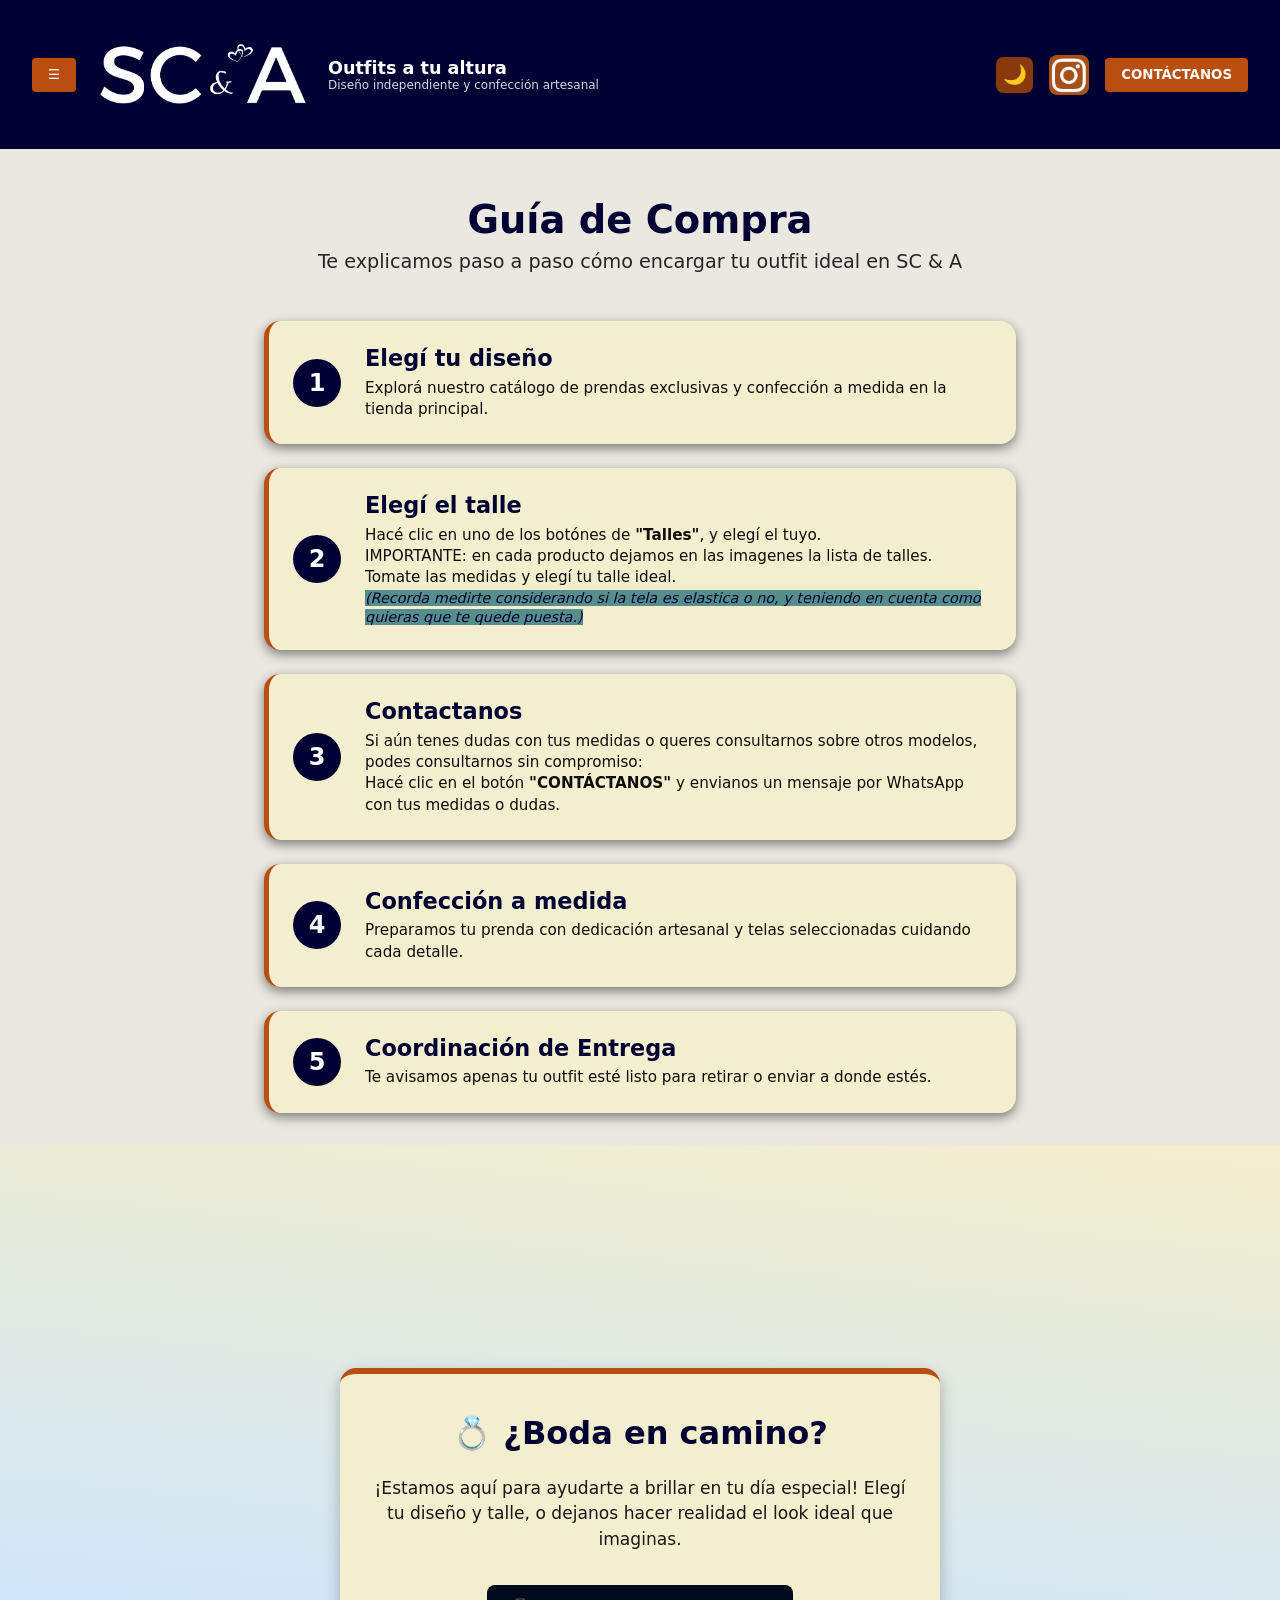
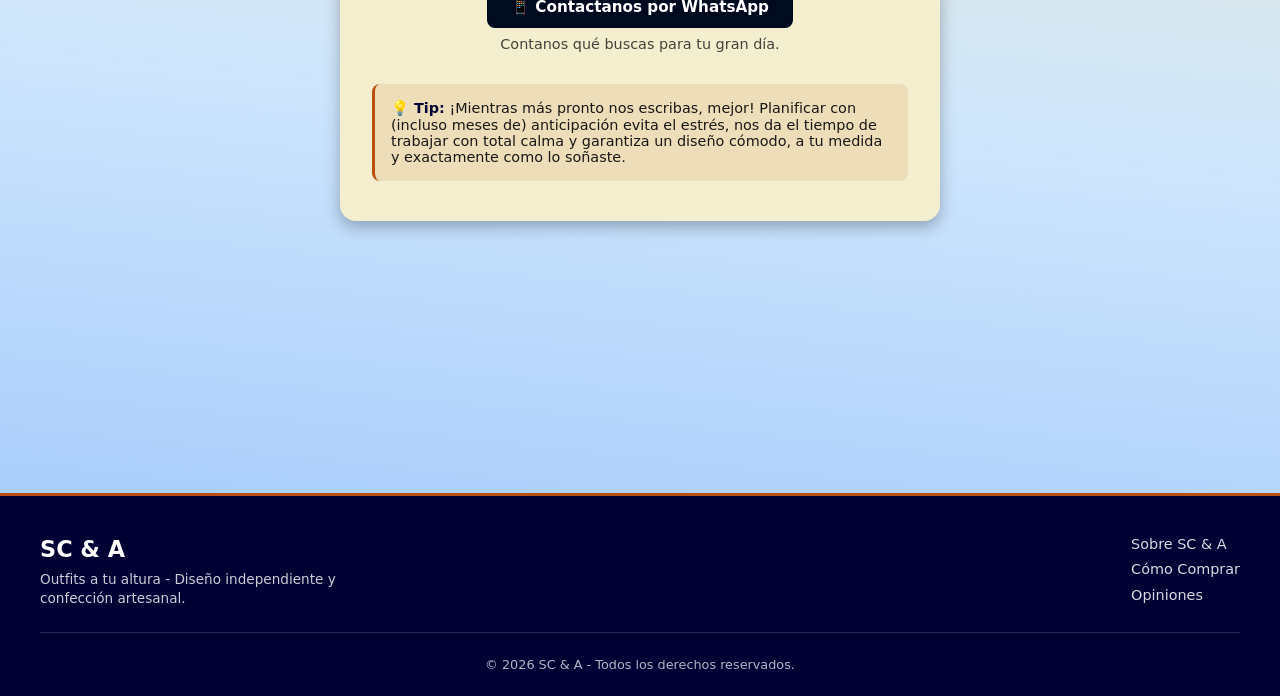
==== comocomprar.html @ 4129216d "first commit" ====
<!DOCTYPE html>
<html lang="es">

<head>
    <meta charset="UTF-8">
    <meta name="viewport" content="width=device-width, initial-scale=1.0">
    <title>Cómo Comprar - SC & A</title>
    <link rel="stylesheet" href="./styles.css">
    <script>
        if (localStorage.getItem("theme") === "oscuro") {
            document.documentElement.classList.add("oscuro-inicial");
        }
    </script>
</head>

<body>

    <!-- Encabezado superior (Mismo del index) -->
    <header class="main-header">
        <div class="header-left">
            <button id="menu-btn" class="btn-menu-toggle">☰</button>
            <a href="./index.html" class="logo-link">
                <img src="./logosca.png" alt="SC & A Logo" class="logo-img">
            </a>

            <div class="brand-text">
                <span class="brand-title">Outfits a tu altura</span>
                <span class="brand-subtitle">Diseño independiente y confección artesanal</span>
            </div>
        </div>

        <div class="header-right">
            <button id="theme-toggle" class="btn btn-mood" title="Cambiar modo">🌙</button>
            <a href="https://instagram.com/tu_cuenta" target="_blank" class="header-ig-btn" title="Instagram">
                <img src="./instalogosca.jpeg" alt="Instagram" class="social-logo-img">
            </a>
            <button id="contact-btn" class="btn-contact">CONTÁCTANOS</button>
        </div>
    </header>

    <!-- Menú lateral izquierdo -->
    <aside id="side-menu" class="side-menu">
        <nav class="menu-items-container">
            <a href="./index.html" class="menu-item">INICIO / CATÁLOGO</a>
            <a href="./comocomprar.html" class="menu-item">CÓMO COMPRAR</a>
            <a href="./arreglos.html" class="menu-item">ARREGLOS</a>
            <a href="./scateam.html" class="menu-item">SE PARTE DE SC & A</a>
            <a href="./opinionessca.html" class="menu-item">OPINIONES</a>
            <a href="./sobresca.html" class="menu-item">SOBRE SC & A</a>
        </nav>
    </aside>

    <!-- Modal de Contacto -->
    <div id="contact-modal" class="modal-contact">
        <div class="modal-content">
            <button id="close-contact" class="close-btn">&times;</button>
            <h3>¿Dudas?</h3>
            <p>¡Escribinos y te asesoramos!</p>
            <div class="contact-links">
                <a href="https://wa.me/54911XXXXXXXX" target="_blank" class="contact-btn whatsapp">📱 WhatsApp</a>
                <a href="https://instagram.com/tu_cuenta" target="_blank" class="contact-btn instagram">📸 Instagram</a>
                <a href="mailto:contacto@sca.com" class="contact-btn email">✉️ Correo Electrónico</a>
            </div>
        </div>
    </div>

    <!-- Contenido Principal: Guía de Pasos -->
    <main class="main-content">
        <section class="pagina-header">
            <h1>Guía de Compra</h1>
            <p>Te explicamos paso a paso cómo encargar tu outfit ideal en SC & A</p>
        </section>

        <section class="pasos-comprar-container">
            <!-- Paso 1 -->
            <article class="paso-card">
                <div class="paso-numero">1</div>
                <div class="paso-info">
                    <h3>Elegí tu diseño</h3>
                    <p>Explorá nuestro catálogo de prendas exclusivas y confección a medida en la tienda principal.</p>
                </div>
            </article>

            <!-- Paso 2 -->
            <article class="paso-card">
                <div class="paso-numero">2</div>
                <div class="paso-info">
                    <h3>Elegí el talle</h3>
                    <p>Hacé clic en uno de los botónes de <strong>"Talles"</strong>, y elegí el tuyo.</p>
                    <p> IMPORTANTE: en cada producto dejamos en las imagenes la lista de talles. Tomate las medidas y
                        elegí tu talle ideal.</p>
                    <i> (Recorda medirte considerando si la tela es elastica o no, y teniendo en cuenta como quieras que
                        te quede puesta.)</i>
                </div>
            </article>

            <!-- Paso 3 -->
            <article class="paso-card">
                <div class="paso-numero">3</div>
                <div class="paso-info">
                    <h3>Contactanos</h3>
                    <p>Si aún tenes dudas con tus medidas o queres consultarnos sobre otros modelos,
                        podes consultarnos sin compromiso:</p>
                    <p>Hacé clic en el botón <strong>"CONTÁCTANOS"</strong> y envianos un mensaje por WhatsApp con tus
                        medidas o dudas.</p>
                </div>
            </article>

            <!-- Paso 4 -->
            <article class="paso-card">
                <div class="paso-numero">4</div>
                <div class="paso-info">
                    <h3>Confección a medida</h3>
                    <p>Preparamos tu prenda con dedicación artesanal y telas seleccionadas cuidando cada detalle.</p>
                </div>
            </article>

            <!-- Paso 5 -->
            <article class="paso-card">
                <div class="paso-numero">5</div>
                <div class="paso-info">
                    <h3>Coordinación de Entrega</h3>
                    <p>Te avisamos apenas tu outfit esté listo para retirar o enviar a donde estés.</p>
                </div>
            </article>
        </section>
    </main>
    <!-- información para novias -->
    <section class="novias-info">
   <section class="container">
    <div class="card-novias">
        <h2>💍 ¿Boda en camino?</h2>
        <p class="novias-intro">¡Estamos aquí para ayudarte a brillar en tu día especial! Elegí tu diseño y talle, o dejanos hacer realidad el look ideal que imaginas.</p>
        
        <div class="novias-cta">
            <a href="https://wa.me/54911XXXXXXXX" target="_blank" class="btn-whatsapp-novias">📱 Contactanos por WhatsApp</a>
            <p class="novias-detalles">Contanos qué buscas para tu gran día.</p>
        </div>

        <div class="novias-tip">
            <p><strong>💡 Tip:</strong> ¡Mientras más pronto nos escribas, mejor! Planificar con (incluso meses de) anticipación evita el estrés, nos da el tiempo de trabajar con total calma y garantiza un diseño cómodo, a tu medida y exactamente como lo soñaste.</p>
        </div>
    </div>
</section>
    <!-- Footer Institucional -->
    <footer class="main-footer-bottom">
        <div class="footer-content">
            <div class="footer-info">
                <h3>SC & A</h3>
                <p>Outfits a tu altura - Diseño independiente y confección artesanal.</p>
            </div>
            <div class="footer-links">
                <a href="./sobresca.html">Sobre SC & A</a>
                <a href="./comocomprar.html">Cómo Comprar</a>
                <a href="./opinionessca.html">Opiniones</a>
            </div>
        </div>
        <div class="footer-bottom">
            <p>&copy; 2026 SC & A - Todos los derechos reservados.</p>
        </div>
    </footer>

    <!-- JS Modular para que el menú, el modo oscuro y el modal funcionen acá también -->
    <script type="module" src="./main.js"></script>
</body>

</html>
---- styles.css ----
/* ==========================================
1. RESETEO BÁSICO Y CONFIGURACIÓN GLOBAL
   ========================================== */
* {
    margin: 0;
    padding: 0;
    font-family: system-ui, -apple-system, BlinkMacSystemFont, 'Segoe UI', Roboto, sans-serif;
    box-sizing: border-box;
}

body {
    background-color: #eae8e1;
}

/* La transición suave se aplica ÚNICAMENTE cuando agregamos esta clase desde el botón */
body.animar-transicion {
    transition: background-color 0.4s ease;
}

img {
    width: 100%;
    height: 100%;
    object-fit: cover;
    object-position: center;
}

/* ==========================================
   2. MODO OSCURO (DARK MODE)
   ========================================== */
body.oscuro {
    background-color: #03013e;

    .main-header {
        background-color: #000033;
    }

    .btn-mood {
        background-color: #000e4f9a;
    }

    .container {
        h2 {
            color: #ebebfb;
        }
    }

    .hero-sca {
        background-image: url('./fondosatinight.jpg');
    }

    .card {
        background-color: hsl(7, 99%, 32%);
        color: hsl(30, 1%, 95%);

        p {
            color: #eadddd;
        }
    }

    .info {
        background-color: #0c0c7d;

        p {
            color: #acc9e6;
        }
    }
}

/* ==========================================
   3. HEADER Y ALINEACIÓN DE ÍCONOS
   ========================================== */
.main-header {
    display: flex;
    justify-content: space-between;
    align-items: center;
    padding: 0.8rem 2rem;
    background-color: #000033;
    color: #ffffff;
    width: 100%;
    position: sticky;
    top: 0;
    z-index: 50;
}

.header-left,
.header-right {
    display: flex;
    align-items: center;
    gap: 1rem;
}

.brand-text {
    display: flex;
    flex-direction: column;
    color: #ffffff;
}

.brand-title {
    font-size: 1.1rem;
    font-weight: bold;
}

.brand-subtitle {
    font-size: 0.75rem;
    opacity: 0.85;
}

.logo-link {
    display: flex;
    align-items: center;
    max-width: 13.75rem;
    width: 100%;
}

.logo-img,
.social-logo-img {
    width: 100%;
    height: 100%;
    object-fit: contain;
    border-radius: 20%;
}

.header-ig-btn {
    background: none;
    width: 2.5rem;
    height: 2.5rem;
    display: flex;
    align-items: center;
    justify-content: center;
}

#theme-toggle {
    margin: 0;
    font-size: 1.2rem;
    padding: 0.4rem;
    background: #883a0d;
    border-radius: 20%;
    border: none;
    cursor: pointer;
    display: flex;
    align-items: center;
    justify-content: center;
}

.btn-menu-toggle,
.btn-contact {
    background-color: #b84e10;
    color: white;
    border: none;
    padding: 0.6rem 1rem;
    font-weight: bold;
    border-radius: 0.25rem;
    cursor: pointer;
}

/* ==========================================
   4. MENÚ LATERAL
   ========================================== */
.side-menu {
    position: fixed;
    top: 9rem;
    left: 0;
    width: 16rem;
    max-width: 80vw;
    height: calc(100vh - 6.8rem);
    max-height: calc(100vh - 6.8rem);
    overflow-y: auto;
    background-color: #001e49cc;
    padding: 1.5rem 1rem;
    display: none;
    flex-direction: column;
    gap: 1rem;
    box-shadow: 0.125rem 0 0.625rem rgba(0, 0, 0, 0.2);
    z-index: 40;
}

.side-menu.open {
    display: flex;
}

.menu-items-container {
    display: flex;
    flex-direction: column;
    gap: 0.6rem;
    width: 100%;
}

.menu-item {
    background-color: #aa3613;
    color: white;
    border: none;
    width: 100%;
    padding: 0.7rem 0;
    text-align: center;
    font-weight: bold;
    font-size: 0.85rem;
    border-radius: 1.25rem;
    cursor: pointer;
}

.menu-item:hover {
    background-color: #470910;
}

/* ==========================================
   5. SECCIÓN HERO Y PRODUCTOS
   ========================================== */
.hero-sca {
    width: 100%;
    min-height: 40vh;
    background-image: url('./fondo-satinado.jpeg');
    background-size: cover;
    background-position: center;
}

.container {
    min-height: 100dvh;
    display: flex;
    align-items: center;
    width: 100%;
    padding: 2rem;
    gap: 2rem;
    flex-wrap: wrap;
    justify-content: center;
}

.titulo-seccion {
    margin-bottom: 1rem;
    font-size: 1.8rem;
    color: #000000;
    width: 100%;
    text-align: center;
}

.productos-grid {
    display: flex;
    gap: 2rem;
    flex-wrap: wrap;
    justify-content: center;
    align-items: flex-start;
    width: 100%;
}

.card {
    background-color: #f3eecd;
    display: flex;
    flex-direction: column;
    align-items: flex-start;
    max-width: 280px;
    width: 100%;
    gap: 1rem;
    border-radius: 1rem;
    overflow: hidden;
    transition: background-color 0.4s ease, color 0.4s ease;

    p {
        color: #514a4a;
    }
}

.card-img {
    aspect-ratio: 4 / 5;
    width: 100%;
}

.card-content {
    padding: 1rem 1.5rem;
    width: 100%;
    display: flex;
    flex-direction: column;
    gap: 0.75rem;

    .precio {
        color: #b84e10;
        font-weight: bold;
    }
}

.card-actions {
    display: flex;
    gap: 0.5rem;
    margin-top: 0.5rem;
    flex-wrap: wrap;
}

.btn-comprar,
.btn-info {
    padding: 0.5rem 1rem;
    font-size: 0.85rem;
    border-radius: 0.5rem;
    font-weight: bold;
    border: none;
    cursor: pointer;
    transition: background-color 0.3s ease, color 0.3s ease;
}

.btn-comprar {
    background-color: #000a1f;
    color: #ffffff;
}

.btn-comprar.comprado {
    background-color: hsla(251, 82%, 36%, 0.901);
    color: #ffffff;
}

.btn-info {
    background-color: #0e0431;
    color: #ffffff;
}

.info {
    display: none;
    background-color: #eae5d9;
    padding: 0.8rem;
    border-radius: 0.5rem;
    margin-top: 0.5rem;
    font-size: 0.85rem;

    p {
        color: #514a4a;
    }
}

.info.visible {
    display: block;
}

/* ==========================================
   6. MODAL DE CONTACTO
   ========================================== */
.modal-contact {
    display: none;
    position: fixed;
    top: 0;
    left: 0;
    width: 100%;
    height: 100vh;
    background-color: rgba(0, 0, 0, 0.5);
    justify-content: center;
    align-items: center;
    z-index: 1000;
}

.modal-contact.visible {
    display: flex;
}

.modal-content {
    background-color: #0d1478;
    color: #ffffff;
    padding: 2rem;
    border-radius: 0.5rem;
    max-width: 25rem;
    width: 90%;
    position: relative;
    text-align: center;
}

.contact-links {
    display: flex;
    flex-direction: column;
    gap: 1rem;
    margin-top: 1.5rem;
}

.contact-btn {
    text-decoration: none;
    color: #ffffff;
    background-color: #00001a;
    padding: 0.8rem;
    border-radius: 0.3rem;
    font-weight: bold;
}

.close-btn {
    background: none;
    border: none;
    color: #ffffff;
    font-size: 1.5rem;
    cursor: pointer;
    position: absolute;
    top: 0.6rem;
    right: 1rem;
}

/* ==========================================
   7. RESPONSIVE
   ========================================== */
@media (max-width: 768px) {
    .main-header {
        padding: 0.6rem 1rem;
    }

    .brand-text {
        display: none;
    }

    .side-menu {
        top: 4.5rem;
        height: calc(100vh - 4.5rem);
        max-height: calc(100vh - 4.5rem);
        width: 80vw;
        max-width: 18rem;
    }

    .container {
        padding: 1rem;
    }
}

/* ==========================================
   8. FOOTER INSTITUCIONAL
   ========================================== */
.main-footer-bottom {
    background-color: #000033;
    color: #ffffff;
    padding: 2.5rem 2rem 1.5rem 2rem;
    width: 100%;
    margin-top: 3rem;
    border-top: 0.2rem solid #b84e10;
}

.footer-content {
    display: flex;
    justify-content: space-between;
    align-items: flex-start;
    flex-wrap: wrap;
    gap: 2rem;
    max-width: 1200px;
    margin: 0 auto;
    padding-bottom: 1.5rem;
    border-bottom: 1px solid rgba(255, 255, 255, 0.15);
}

.footer-info {
    max-width: 300px;

    h3 {
        font-size: 1.4rem;
        margin-bottom: 0.5rem;
        color: #ffffff;
    }

    p {
        font-size: 0.85rem;
        opacity: 0.8;
        line-height: 1.4;
    }
}

.footer-links {
    display: flex;
    flex-direction: column;
    gap: 0.6rem;

    a {
        color: #ffffff;
        text-decoration: none;
        font-size: 0.9rem;
        opacity: 0.85;
        transition: opacity 0.3s ease, color 0.3s ease;

        &:hover {
            opacity: 1;
            color: #b84e10;
        }
    }
}

.footer-bottom {
    text-align: center;
    padding-top: 1.5rem;
    font-size: 0.8rem;
    opacity: 0.7;
}

body.oscuro {
    .main-footer-bottom {
        background-color: #00001a;
        border-top-color: #000e4f9a;
    }
}

/* ==========================================
   9. ESTILOS PÁGINA CÓMO COMPRAR
   ========================================== */
.pagina-header {
    text-align: center;
    padding: 3rem 1rem 1rem 1rem;

    h1 {
        font-size: 2.4rem;
        color: #000033;
        margin-bottom: 0.5rem;
    }

    p {
        font-size: 1.2rem;
        color: #262525;
    }

}

.pasos-comprar-container {
    max-width: 800px;
    margin: 2rem auto;
    padding: 0 1.5rem;
    display: flex;
    flex-direction: column;
    gap: 1.5rem;
}

.paso-card {
    background-color: #f3eecd;
    display: flex;
    align-items: center;
    gap: 1.5rem;
    padding: 1.5rem;
    border-radius: 1rem;
    box-shadow: 0 4px 12px rgba(0, 0, 0, 0.482);
    border-left: 0.35rem solid #b84e10;
}

.paso-numero {
    background-color: #000033;
    color: #ffffff;
    font-size: 1.5rem;
    font-weight: bold;
    min-width: 3rem;
    height: 3rem;
    border-radius: 50%;
    display: flex;
    align-items: center;
    justify-content: center;
}

.paso-info {
    h3 {
        color: #000033;
        margin-bottom: 0.4rem;
        font-size: 1.4rem;
    }

    p {
        color: #0d0d0d;
        font-size: 0.95rem;
        line-height: 1.4;
    }

    i {
        background-color: rgb(86, 142, 140);
        font-size: 0.90rem;
        color: #000033;
    }
}

/* Modo oscuro para la sección de Cómo Comprar */
body.oscuro {
    .pagina-header {
        h1 {
            color: #ffffff;
        }

        p {
            color: #eadddd;
        }
    }

    .paso-card {
        background-color: hsl(240, 84%, 17%);
        border-left-color: #aa3613;
    }

    .paso-numero {
        background-color: #b84e10;
    }

    .paso-info {
        h3 {
            color: #ffffff;
        }

        p {
            color: #eadddd;
        }
    }
}

/* ==========================================
   10. SECCIÓN NOVIAS (CARD CENTRADA)
   ========================================== */
.card-novias {
    background-color: #f3eecd;
    color: #191818;
    width: 100%;
    max-width: 600px;
    margin: 0 auto;
    padding: 2.5rem 2rem;
    border-radius: 1rem;
    box-shadow: 0 6px 16px rgba(0, 0, 0, 0.276);
    border-top: 0.4rem solid #b84e10;
    display: flex;
    flex-direction: column;
    gap: 1.5rem;
    text-align: center;

    h2 {
        color: #000033;
        font-size: 2rem;
    }
}

.novias-info {
    background: linear-gradient(06deg, #99c3fa, #cde5fd, #f3eecd);
}

.novias-intro {
    font-size: 1.07rem;
    line-height: 1.5;
}

.novias-cta {
    display: flex;
    flex-direction: column;
    align-items: center;
    gap: 0.5rem;
    margin: 0.5rem 0;
}

.btn-whatsapp-novias {
    background-color: #000a1f;
    color: #ffffff;
    text-decoration: none;
    padding: 0.8rem 1.5rem;
    border-radius: 0.5rem;
    font-weight: bold;
    font-size: 0.95rem;
    transition: background-color 0.3s ease;

    &:hover {
        background-color: #b84e10;
    }
}

.novias-detalles {
    font-size: 0.90rem;
    opacity: 0.8;
}

.novias-tip {
    background-color: rgba(184, 78, 16, 0.1);
    padding: 1rem;
    border-radius: 0.5rem;
    font-size: 0.9rem;
    text-align: left;
    border-left: 3px solid #b84e10;

    strong {
        color: #000033;
    }
}

/* Modo oscuro para la Card de Novias */
body.oscuro {

    .novias-info {
       background: linear-gradient(0deg, #e8c880 ,#e9d2a3e9, #03013e);
    }

    .card-novias {
        background-color: #06575ae9;
        color: #fffcfc;
        border-top-color: #fff6f8;

        h2 {
            color: #f4f8fa;
        }
    }

    .btn-whatsapp-novias {
        background-color: #933e0c;

        &:hover {
            background-color: #0ac083;
        }
    }

    .novias-tip {
        background-color: rgba(255, 255, 255, 0.05);
        border-left-color: #933e0c;

        strong {
            color: #c3f7ec;
        }
    }
}
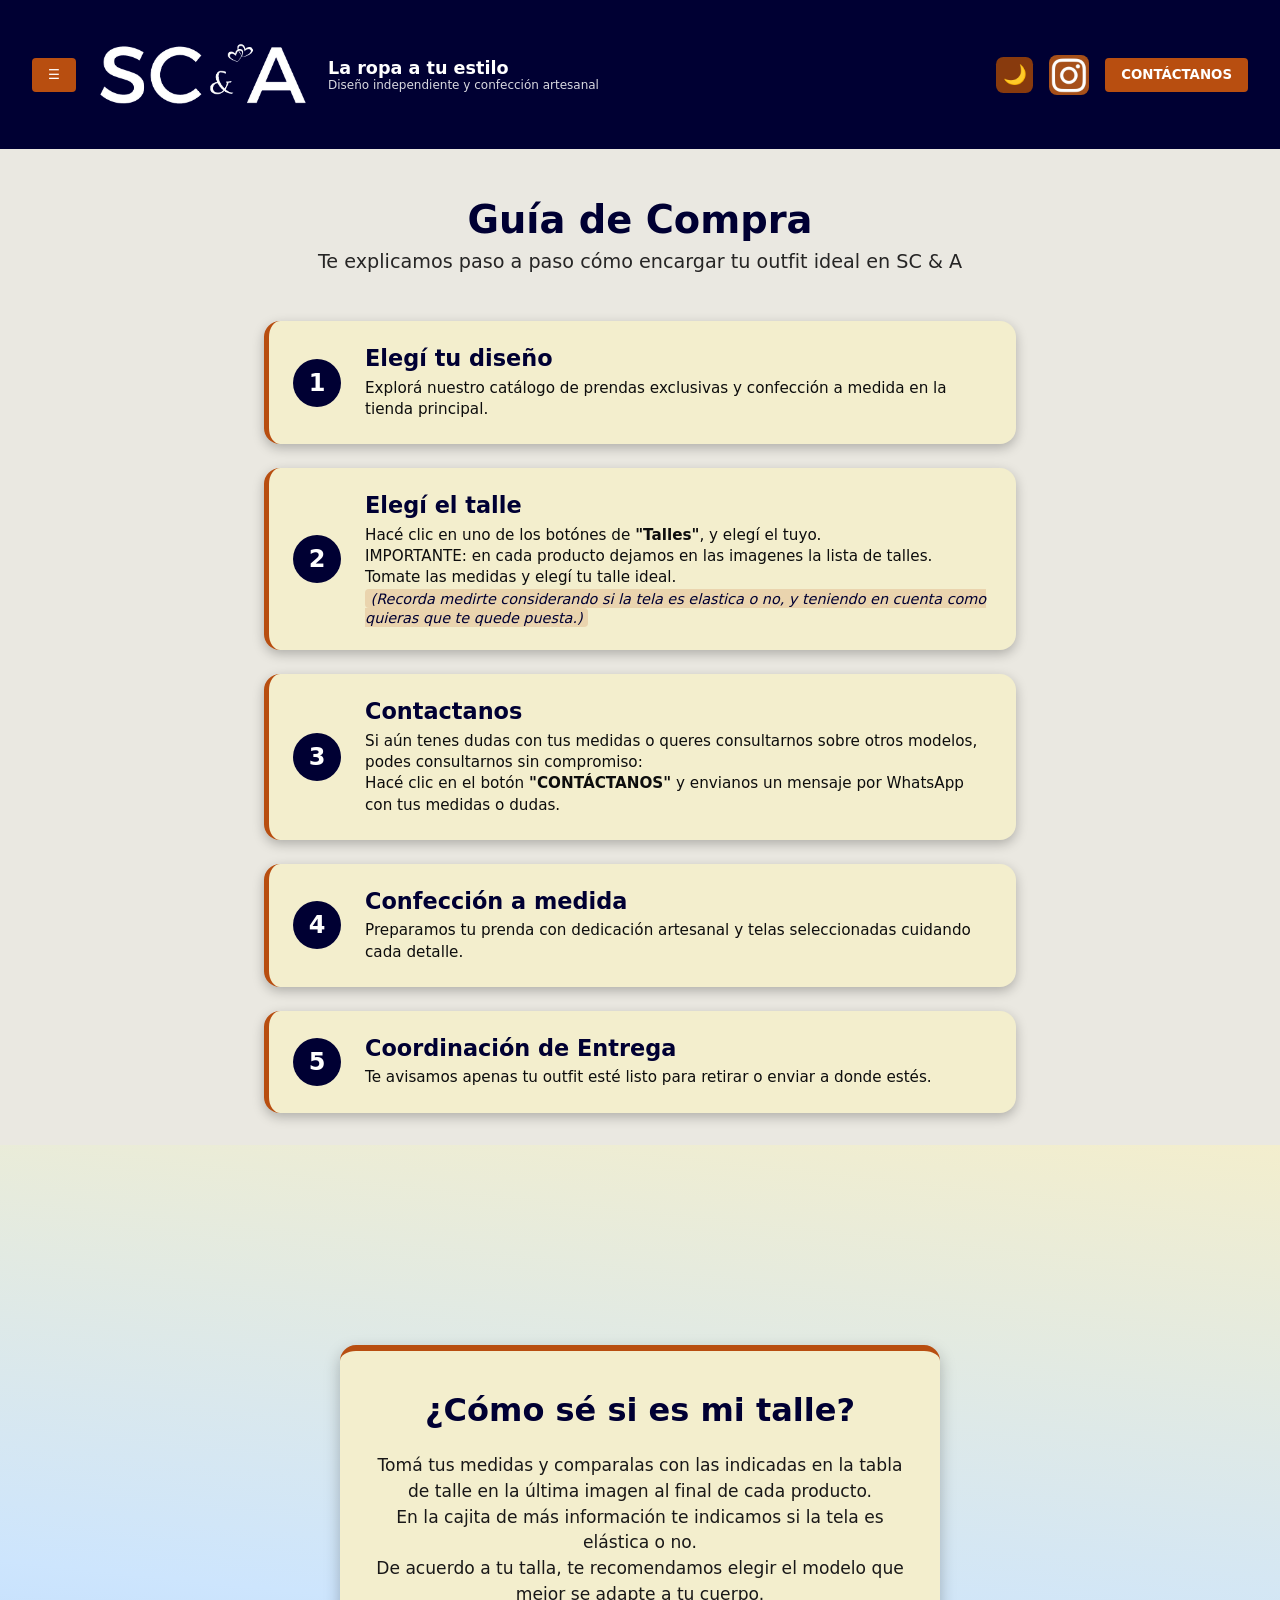
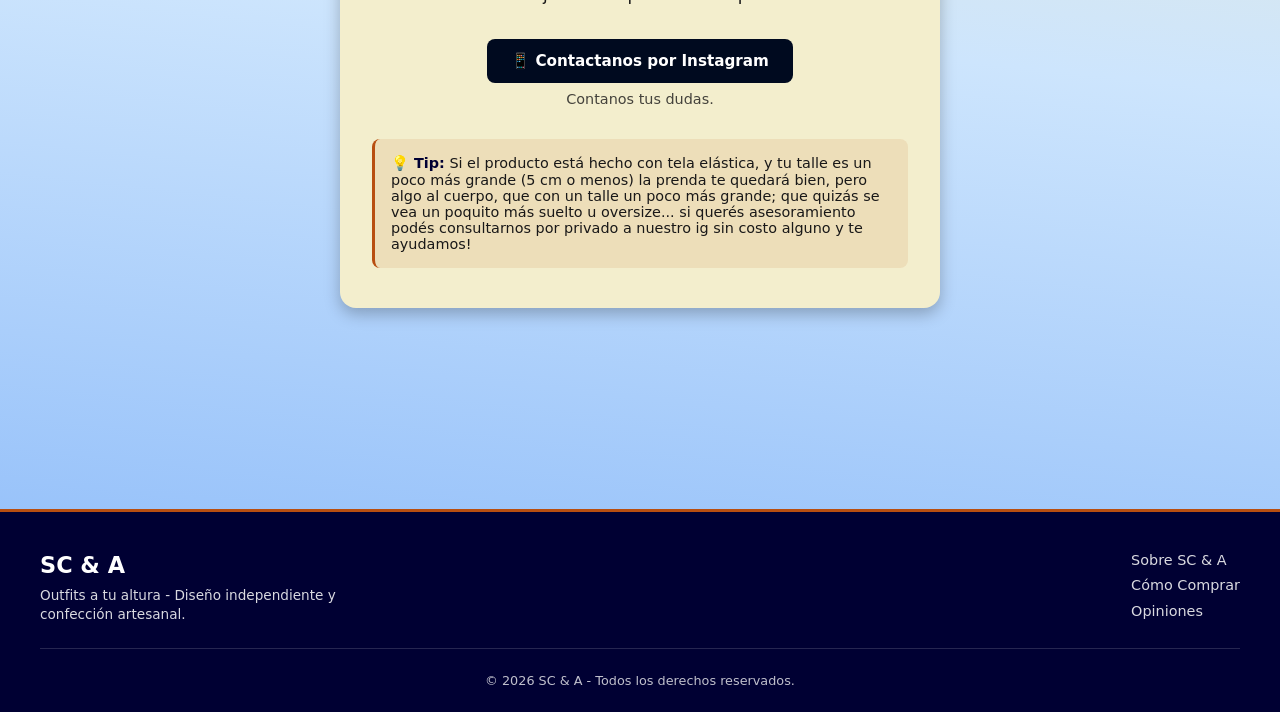
==== commit d5eac7cf: "fix(ui): igualar cards, ajustar menu y corregir footer y navegacion" ====
--- a/comocomprar.html
+++ b/comocomprar.html
@@ -24,7 +24,7 @@
             </a>
 
             <div class="brand-text">
-                <span class="brand-title">Outfits a tu altura</span>
+                <span class="brand-title">La ropa a tu estilo</span>
                 <span class="brand-subtitle">Diseño independiente y confección artesanal</span>
             </div>
         </div>
@@ -43,7 +43,6 @@
         <nav class="menu-items-container">
             <a href="./index.html" class="menu-item">INICIO / CATÁLOGO</a>
             <a href="./comocomprar.html" class="menu-item">CÓMO COMPRAR</a>
-            <a href="./arreglos.html" class="menu-item">ARREGLOS</a>
             <a href="./scateam.html" class="menu-item">SE PARTE DE SC & A</a>
             <a href="./opinionessca.html" class="menu-item">OPINIONES</a>
             <a href="./sobresca.html" class="menu-item">SOBRE SC & A</a>
@@ -125,23 +124,29 @@
             </article>
         </section>
     </main>
-    <!-- información para novias -->
-    <section class="novias-info">
-   <section class="container">
-    <div class="card-novias">
-        <h2>💍 ¿Boda en camino?</h2>
-        <p class="novias-intro">¡Estamos aquí para ayudarte a brillar en tu día especial! Elegí tu diseño y talle, o dejanos hacer realidad el look ideal que imaginas.</p>
-        
-        <div class="novias-cta">
-            <a href="https://wa.me/54911XXXXXXXX" target="_blank" class="btn-whatsapp-novias">📱 Contactanos por WhatsApp</a>
-            <p class="novias-detalles">Contanos qué buscas para tu gran día.</p>
+   <!-- información sobre talles -->
+    <section class="talles-info">
+        <div class="container">
+            <div class="card-talles">
+                <h2>¿Cómo sé si es mi talle?</h2>
+                <ul class="talles-intro">
+                    <li>Tomá tus medidas y comparalas con las indicadas en la tabla de talle en la última imagen al final de cada producto.</li>
+                    <li>En la cajita de más información te indicamos si la tela es elástica o no.</li>
+                    <li>De acuerdo a tu talla, te recomendamos elegir el modelo que mejor se adapte a tu cuerpo.</li>
+                </ul>
+
+                <div class="talles-cta">
+                    <a href="https://instagram.com/tu_cuenta" target="_blank" class="btn-instagram-talles">📱 Contactanos por Instagram</a>
+                    <p class="talles-detalles">Contanos tus dudas.</p>
+                </div>
+
+                <div class="talles-tip">
+                    <p><strong>💡 Tip:</strong> Si el producto está hecho con tela elástica, y tu talle es un poco más grande (5 cm o menos) la prenda te quedará bien, pero algo al cuerpo, que con un talle un poco más grande; que quizás se vea un poquito más suelto u oversize... si querés asesoramiento podés consultarnos por privado a nuestro ig sin costo alguno y te ayudamos!</p>
+                </div>
+            </div>
         </div>
+    </section>
 
-        <div class="novias-tip">
-            <p><strong>💡 Tip:</strong> ¡Mientras más pronto nos escribas, mejor! Planificar con (incluso meses de) anticipación evita el estrés, nos da el tiempo de trabajar con total calma y garantiza un diseño cómodo, a tu medida y exactamente como lo soñaste.</p>
-        </div>
-    </div>
-</section>
     <!-- Footer Institucional -->
     <footer class="main-footer-bottom">
         <div class="footer-content">
--- a/styles.css
+++ b/styles.css
@@ -25,8 +25,9 @@
 }
 
 /* ==========================================
-   2. MODO OSCURO (DARK MODE)
-   ========================================== */
+2. MODO OSCURO (DARK MODE)
+   ========================================== */
+html.oscuro-inicial body,
 body.oscuro {
     background-color: #03013e;
 
@@ -64,12 +65,109 @@
             color: #acc9e6;
         }
     }
-}
-
-/* ==========================================
-   3. HEADER Y ALINEACIÓN DE ÍCONOS
+
+    .main-footer-bottom {
+        background-color: #00001a;
+        border-top-color: #000e4f9a;
+        color: #ffffff;
+
+        p,
+        h3,
+        a {
+            color: #ffffff;
+        }
+    }
+
+    .pagina-header {
+        h1 {
+            color: #ffffff;
+        }
+
+        p {
+            color: #eadddd;
+        }
+    }
+
+    .paso-card {
+        background-color: hsl(240, 84%, 17%);
+        border-left-color: #aa3613;
+    }
+
+    .paso-numero {
+        background-color: #b84e10;
+    }
+
+    .paso-info {
+        h3 {
+            color: #ffffff;
+        }
+
+        p {
+            color: #eadddd;
+        }
+
+        i {
+            background-color: rgba(184, 78, 16, 0.28);
+            color: #ffffff;
+        }
+    }
+
+    .talles-info {
+        background: linear-gradient(0deg, #090b42, #050730, #03013e);
+    }
+
+    .card-talles {
+        background-color: #0a1454;
+        color: #ffffff;
+        border-top-color: #b84e10;
+
+        h2 {
+            color: #ffffff;
+        }
+    }
+
+    .talles-tip {
+        background-color: rgba(255, 255, 255, 0.06);
+        border-left-color: #b84e10;
+
+        strong {
+            color: #f3eecd;
+        }
+    }
+
+    .main-content-sca {
+        background: linear-gradient(180deg, #020124, #090b42, #121559);
+
+        .historia-texto p {
+            color: #f2f2fc;
+        }
+    }
+
+    .titulo-principal-sca {
+        color: #ffffff;
+    }
+
+    .subtitulo-sca {
+        color: #d5d8ff;
+    }
+
+    .historia-texto {
+        background-color: rgba(11, 15, 68, 0.92);
+        box-shadow: 0 8px 24px rgba(0, 0, 0, 0.45);
+        border: 1px solid rgba(255, 255, 255, 0.08);
+    }
+
+    .historia-cierre {
+        border-top-color: rgba(255, 255, 255, 0.18);
+    }
+}
+
+/* ==========================================
+3. HEADER Y ALINEACIÓN DE ÍCONOS
    ========================================== */
 .main-header {
+    --header-h: 5.5rem;
+    min-height: var(--header-h);
     display: flex;
     justify-content: space-between;
     align-items: center;
@@ -110,6 +208,12 @@
     align-items: center;
     max-width: 13.75rem;
     width: 100%;
+    transition: transform 0.2s ease, opacity 0.2s ease;
+
+    &:hover {
+        opacity: 0.9;
+        transform: scale(1.02);
+    }
 }
 
 .logo-img,
@@ -154,40 +258,42 @@
 }
 
 /* ==========================================
-   4. MENÚ LATERAL
+4. MENÚ LATERAL
    ========================================== */
 .side-menu {
     position: fixed;
-    top: 9rem;
+    top: var(--header-h, 5.5rem);
     left: 0;
     width: 16rem;
     max-width: 80vw;
-    height: calc(100vh - 6.8rem);
-    max-height: calc(100vh - 6.8rem);
+    height: calc(100dvh - var(--header-h, 5.5rem));
+    max-height: calc(100dvh - var(--header-h, 5.5rem));
     overflow-y: auto;
     background-color: #001e49cc;
     padding: 1.5rem 1rem;
     display: none;
     flex-direction: column;
-    gap: 1rem;
     box-shadow: 0.125rem 0 0.625rem rgba(0, 0, 0, 0.2);
     z-index: 40;
-}
-
-.side-menu.open {
-    display: flex;
-}
-
-.menu-items-container {
-    display: flex;
-    flex-direction: column;
-    gap: 0.6rem;
-    width: 100%;
+
+    &.open {
+        display: flex;
+    }
+
+    .menu-items-container {
+        display: flex;
+        flex-direction: column;
+        justify-content: center;
+        margin: auto 0;
+        gap: 0.6rem;
+        width: 100%;
+    }
 }
 
 .menu-item {
     background-color: #aa3613;
     color: white;
+    text-decoration: none;
     border: none;
     width: 100%;
     padding: 0.7rem 0;
@@ -196,14 +302,14 @@
     font-size: 0.85rem;
     border-radius: 1.25rem;
     cursor: pointer;
-}
-
-.menu-item:hover {
-    background-color: #470910;
-}
-
-/* ==========================================
-   5. SECCIÓN HERO Y PRODUCTOS
+
+    &:hover {
+        background-color: #470910;
+    }
+}
+
+/* ==========================================
+5. SECCIÓN HERO Y PRODUCTOS
    ========================================== */
 .hero-sca {
     width: 100%;
@@ -227,7 +333,7 @@
 .titulo-seccion {
     margin-bottom: 1rem;
     font-size: 1.8rem;
-    color: #000000;
+    color: #000033;
     width: 100%;
     text-align: center;
 }
@@ -237,7 +343,7 @@
     gap: 2rem;
     flex-wrap: wrap;
     justify-content: center;
-    align-items: flex-start;
+    align-items: stretch;
     width: 100%;
 }
 
@@ -245,10 +351,9 @@
     background-color: #f3eecd;
     display: flex;
     flex-direction: column;
-    align-items: flex-start;
+    align-items: stretch;
     max-width: 280px;
     width: 100%;
-    gap: 1rem;
     border-radius: 1rem;
     overflow: hidden;
     transition: background-color 0.4s ease, color 0.4s ease;
@@ -266,6 +371,7 @@
 .card-content {
     padding: 1rem 1.5rem;
     width: 100%;
+    flex: 1 1 auto;
     display: flex;
     flex-direction: column;
     gap: 0.75rem;
@@ -279,7 +385,8 @@
 .card-actions {
     display: flex;
     gap: 0.5rem;
-    margin-top: 0.5rem;
+    margin-top: auto;
+    padding-top: 0.5rem;
     flex-wrap: wrap;
 }
 
@@ -297,11 +404,11 @@
 .btn-comprar {
     background-color: #000a1f;
     color: #ffffff;
-}
-
-.btn-comprar.comprado {
-    background-color: hsla(251, 82%, 36%, 0.901);
-    color: #ffffff;
+
+    &.comprado {
+        background-color: hsla(251, 82%, 36%, 0.901);
+        color: #ffffff;
+    }
 }
 
 .btn-info {
@@ -320,14 +427,14 @@
     p {
         color: #514a4a;
     }
-}
-
-.info.visible {
-    display: block;
-}
-
-/* ==========================================
-   6. MODAL DE CONTACTO
+
+    &.visible {
+        display: block;
+    }
+}
+
+/* ==========================================
+6. MODAL DE CONTACTO
    ========================================== */
 .modal-contact {
     display: none;
@@ -340,10 +447,10 @@
     justify-content: center;
     align-items: center;
     z-index: 1000;
-}
-
-.modal-contact.visible {
-    display: flex;
+
+    &.visible {
+        display: flex;
+    }
 }
 
 .modal-content {
@@ -385,40 +492,17 @@
 }
 
 /* ==========================================
-   7. RESPONSIVE
-   ========================================== */
-@media (max-width: 768px) {
-    .main-header {
-        padding: 0.6rem 1rem;
-    }
-
-    .brand-text {
-        display: none;
-    }
-
-    .side-menu {
-        top: 4.5rem;
-        height: calc(100vh - 4.5rem);
-        max-height: calc(100vh - 4.5rem);
-        width: 80vw;
-        max-width: 18rem;
-    }
-
-    .container {
-        padding: 1rem;
-    }
-}
-
-/* ==========================================
-   8. FOOTER INSTITUCIONAL
+7. FOOTER INSTITUCIONAL
    ========================================== */
 .main-footer-bottom {
     background-color: #000033;
     color: #ffffff;
     padding: 2.5rem 2rem 1.5rem 2rem;
     width: 100%;
-    margin-top: 3rem;
+    max-width: 100%;
+    margin-top: 0;
     border-top: 0.2rem solid #b84e10;
+    display: block;
 }
 
 .footer-content {
@@ -444,7 +528,8 @@
 
     p {
         font-size: 0.85rem;
-        opacity: 0.8;
+        color: #ffffff;
+        opacity: 0.85;
         line-height: 1.4;
     }
 }
@@ -472,18 +557,12 @@
     text-align: center;
     padding-top: 1.5rem;
     font-size: 0.8rem;
-    opacity: 0.7;
-}
-
-body.oscuro {
-    .main-footer-bottom {
-        background-color: #00001a;
-        border-top-color: #000e4f9a;
-    }
-}
-
-/* ==========================================
-   9. ESTILOS PÁGINA CÓMO COMPRAR
+    color: #ffffff;
+    opacity: 0.75;
+}
+
+/* ==========================================
+8. ESTILOS PÁGINA CÓMO COMPRAR
    ========================================== */
 .pagina-header {
     text-align: center;
@@ -499,7 +578,6 @@
         font-size: 1.2rem;
         color: #262525;
     }
-
 }
 
 .pasos-comprar-container {
@@ -518,7 +596,7 @@
     gap: 1.5rem;
     padding: 1.5rem;
     border-radius: 1rem;
-    box-shadow: 0 4px 12px rgba(0, 0, 0, 0.482);
+    box-shadow: 0 4px 12px rgba(0, 0, 0, 0.25);
     border-left: 0.35rem solid #b84e10;
 }
 
@@ -549,48 +627,23 @@
     }
 
     i {
-        background-color: rgb(86, 142, 140);
+        background-color: rgba(184, 78, 16, 0.16);
+        padding: 0.1rem 0.35rem;
+        border-radius: 0.25rem;
         font-size: 0.90rem;
         color: #000033;
     }
 }
 
-/* Modo oscuro para la sección de Cómo Comprar */
-body.oscuro {
-    .pagina-header {
-        h1 {
-            color: #ffffff;
-        }
-
-        p {
-            color: #eadddd;
-        }
-    }
-
-    .paso-card {
-        background-color: hsl(240, 84%, 17%);
-        border-left-color: #aa3613;
-    }
-
-    .paso-numero {
-        background-color: #b84e10;
-    }
-
-    .paso-info {
-        h3 {
-            color: #ffffff;
-        }
-
-        p {
-            color: #eadddd;
-        }
-    }
-}
-
-/* ==========================================
-   10. SECCIÓN NOVIAS (CARD CENTRADA)
-   ========================================== */
-.card-novias {
+/* ==========================================
+9. SECCIÓN TALLES (CARD CENTRADA)
+   ========================================== */
+.talles-info {
+    background: linear-gradient(6deg, #99c3fa, #cde5fd, #f3eecd);
+    padding: 2rem 1rem;
+}
+
+.card-talles {
     background-color: #f3eecd;
     color: #191818;
     width: 100%;
@@ -598,7 +651,7 @@
     margin: 0 auto;
     padding: 2.5rem 2rem;
     border-radius: 1rem;
-    box-shadow: 0 6px 16px rgba(0, 0, 0, 0.276);
+    box-shadow: 0 6px 16px rgba(0, 0, 0, 0.25);
     border-top: 0.4rem solid #b84e10;
     display: flex;
     flex-direction: column;
@@ -611,16 +664,13 @@
     }
 }
 
-.novias-info {
-    background: linear-gradient(06deg, #99c3fa, #cde5fd, #f3eecd);
-}
-
-.novias-intro {
+.talles-intro {
     font-size: 1.07rem;
     line-height: 1.5;
-}
-
-.novias-cta {
+    list-style: none;
+}
+
+.talles-cta {
     display: flex;
     flex-direction: column;
     align-items: center;
@@ -628,7 +678,7 @@
     margin: 0.5rem 0;
 }
 
-.btn-whatsapp-novias {
+.btn-instagram-talles {
     background-color: #000a1f;
     color: #ffffff;
     text-decoration: none;
@@ -643,12 +693,12 @@
     }
 }
 
-.novias-detalles {
+.talles-detalles {
     font-size: 0.90rem;
     opacity: 0.8;
 }
 
-.novias-tip {
+.talles-tip {
     background-color: rgba(184, 78, 16, 0.1);
     padding: 1rem;
     border-radius: 0.5rem;
@@ -661,37 +711,131 @@
     }
 }
 
-/* Modo oscuro para la Card de Novias */
-body.oscuro {
-
-    .novias-info {
-       background: linear-gradient(0deg, #e8c880 ,#e9d2a3e9, #03013e);
-    }
-
-    .card-novias {
-        background-color: #06575ae9;
-        color: #fffcfc;
-        border-top-color: #fff6f8;
-
-        h2 {
-            color: #f4f8fa;
-        }
-    }
-
-    .btn-whatsapp-novias {
-        background-color: #933e0c;
-
-        &:hover {
-            background-color: #0ac083;
-        }
-    }
-
-    .novias-tip {
-        background-color: rgba(255, 255, 255, 0.05);
-        border-left-color: #933e0c;
-
-        strong {
-            color: #c3f7ec;
-        }
+/* ==========================================
+10. ESTILOS DE SOBRE SC & A
+   ========================================== */
+.hero-sobre-sca {
+    width: 100%;
+    min-height: 40vh;
+    background-image: url('./presentacionsca.jpeg');
+    background-size: cover;
+    background-position: center;
+    border-bottom: #b84e10 solid 0.20rem;
+}
+
+.titulo-principal-sca {
+    font-size: 2.3rem;
+    color: #000033;
+    margin-bottom: 0.4rem;
+}
+
+.subtitulo-sca {
+    font-size: 1.25rem;
+    font-weight: 500;
+    color: #1c1b3a;
+    text-align: center;
+    width: 100%;
+    margin-bottom: 1rem;
+}
+
+.main-content-sca {
+    background: linear-gradient(430deg, #03114f, #989ef7, #5666f4, #f3f4f8);
+    display: flex;
+    flex-direction: column;
+
+    p {
+        color: #000000;
+        font-size: 1.05rem;
+        line-height: 1.5;
+    }
+}
+
+.historia-cuerpo-wrap {
+    display: flex;
+    flex-direction: column;
+    flex: 1 1 auto;
+    width: 100%;
+}
+
+.historia-sca {
+    max-width: 900px;
+    width: 100%;
+    margin: 0 auto;
+    padding: 2.5rem 2rem 3.5rem 2rem;
+}
+
+.historia-layout {
+    display: flex;
+    justify-content: center;
+    margin-top: 1.5rem;
+}
+
+.historia-texto {
+    max-width: 760px;
+    width: 100%;
+    background-color: rgba(243, 238, 205, 0.9);
+    padding: 2rem;
+    border-radius: 1rem;
+    box-shadow: 0 6px 18px rgba(0, 0, 0, 0.14);
+    display: flex;
+    flex-direction: column;
+    gap: 1.1rem;
+}
+
+.historia-cierre {
+    font-weight: 600;
+    border-top: 1px solid rgba(0, 0, 51, 0.15);
+    padding-top: 0.9rem;
+}
+
+/* ==========================================
+11. RESPONSIVE
+   ========================================== */
+@media (max-width: 820px) {
+    .historia-sca {
+        padding: 2rem 1rem 3rem 1rem;
+    }
+
+    .historia-texto {
+        padding: 1.5rem;
+    }
+}
+
+@media (max-width: 768px) {
+    .main-header {
+        --header-h: 7.2rem;
+        padding: 0.6rem 1rem;
+        flex-wrap: wrap;
+    }
+
+    .logo-link {
+        max-width: 10rem;
+    }
+
+    .header-right {
+        justify-content: flex-end;
+        width: 100%;
+    }
+
+    .brand-text {
+        display: none;
+    }
+
+    .side-menu {
+        top: var(--header-h, 7.2rem);
+        height: calc(100dvh - var(--header-h, 7.2rem));
+        max-height: calc(100dvh - var(--header-h, 7.2rem));
+        width: 80vw;
+        max-width: 18rem;
+    }
+
+    .container {
+        padding: 1rem;
+    }
+
+    .paso-card {
+        flex-direction: column;
+        align-items: flex-start;
+        gap: 0.8rem;
     }
 }
